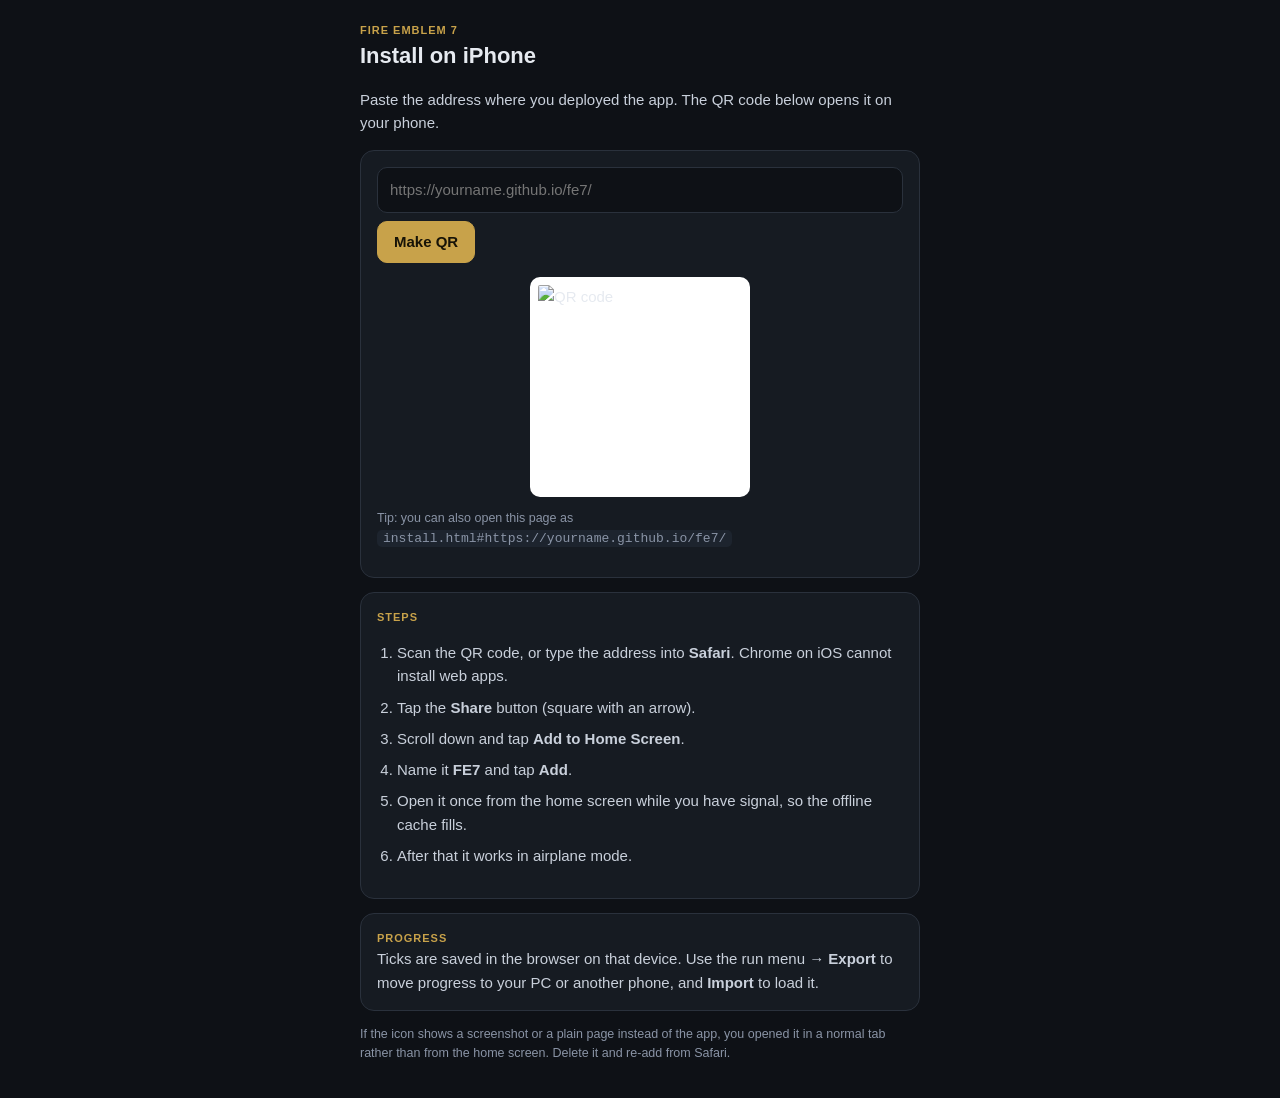
==== install.html @ 40a5e9b4 "FE7 Field Guide: complete checklist, audit, supports, offline PWA" ====
<!DOCTYPE html>
<html lang="en">
<head>
<meta charset="utf-8">
<meta name="viewport" content="width=device-width, initial-scale=1">
<title>Install — FE7 Field Guide</title>
<style>
  :root{--bg:#0E1116;--s:#161B22;--s2:#1D242E;--l:#2A313C;--t:#E6EAF0;--m:#8A94A6;--g:#C8A24A}
  *{box-sizing:border-box}
  body{margin:0;background:var(--bg);color:var(--t);font:15px/1.55 -apple-system,BlinkMacSystemFont,"Segoe UI",Roboto,sans-serif;padding:22px}
  .wrap{max-width:560px;margin:0 auto}
  h1{font-size:22px;margin:0 0 4px}
  .kick{font-size:11px;letter-spacing:.09em;text-transform:uppercase;color:var(--g);font-weight:650}
  p{color:#C9D0DB}
  .card{background:var(--s);border:1px solid var(--l);border-radius:14px;padding:16px;margin:14px 0}
  input{width:100%;height:46px;border-radius:10px;border:1px solid var(--l);background:var(--bg);color:var(--t);padding:0 12px;font:inherit}
  button{height:42px;padding:0 16px;border-radius:10px;border:1px solid var(--g);background:var(--g);color:#171307;font:inherit;font-weight:600;margin-top:8px}
  #qr{display:block;margin:14px auto 0;width:220px;height:220px;background:#fff;border-radius:10px;padding:8px}
  ol{padding-left:20px;color:#C9D0DB}
  li{margin-bottom:8px}
  code{background:var(--s2);padding:1px 6px;border-radius:5px;font-size:13px}
  .muted{color:var(--m);font-size:12.5px}
</style>
</head>
<body>
<div class="wrap">
  <div class="kick">Fire Emblem 7</div>
  <h1>Install on iPhone</h1>
  <p>Paste the address where you deployed the app. The QR code below opens it on your phone.</p>

  <div class="card">
    <input id="url" placeholder="https://yourname.github.io/fe7/" autocomplete="off">
    <button id="go">Make QR</button>
    <img id="qr" alt="QR code" hidden>
    <p class="muted" id="hint">Tip: you can also open this page as <code>install.html#https://yourname.github.io/fe7/</code></p>
  </div>

  <div class="card">
    <div class="kick">Steps</div>
    <ol>
      <li>Scan the QR code, or type the address into <b>Safari</b>. Chrome on iOS cannot install web apps.</li>
      <li>Tap the <b>Share</b> button (square with an arrow).</li>
      <li>Scroll down and tap <b>Add to Home Screen</b>.</li>
      <li>Name it <b>FE7</b> and tap <b>Add</b>.</li>
      <li>Open it once from the home screen while you have signal, so the offline cache fills.</li>
      <li>After that it works in airplane mode.</li>
    </ol>
  </div>

  <div class="card">
    <div class="kick">Progress</div>
    <p style="margin:0">Ticks are saved in the browser on that device. Use the run menu → <b>Export</b> to move progress to your PC or another phone, and <b>Import</b> to load it.</p>
  </div>

  <p class="muted">If the icon shows a screenshot or a plain page instead of the app, you opened it in a normal tab rather than from the home screen. Delete it and re-add from Safari.</p>
</div>
<script>
  const input = document.getElementById("url");
  const qr = document.getElementById("qr");
  if (location.hash.length > 1) input.value = decodeURIComponent(location.hash.slice(1));
  function make() {
    const u = input.value.trim();
    if (!u) return;
    qr.src = "https://api.qrserver.com/v1/create-qr-code/?size=300x300&data=" + encodeURIComponent(u);
    qr.hidden = false;
    history.replaceState(null, "", "#" + encodeURIComponent(u));
  }
  document.getElementById("go").addEventListener("click", make);
  input.addEventListener("keydown", (e) => { if (e.key === "Enter") make(); });
  if (input.value) make();
</script>
</body>
</html>
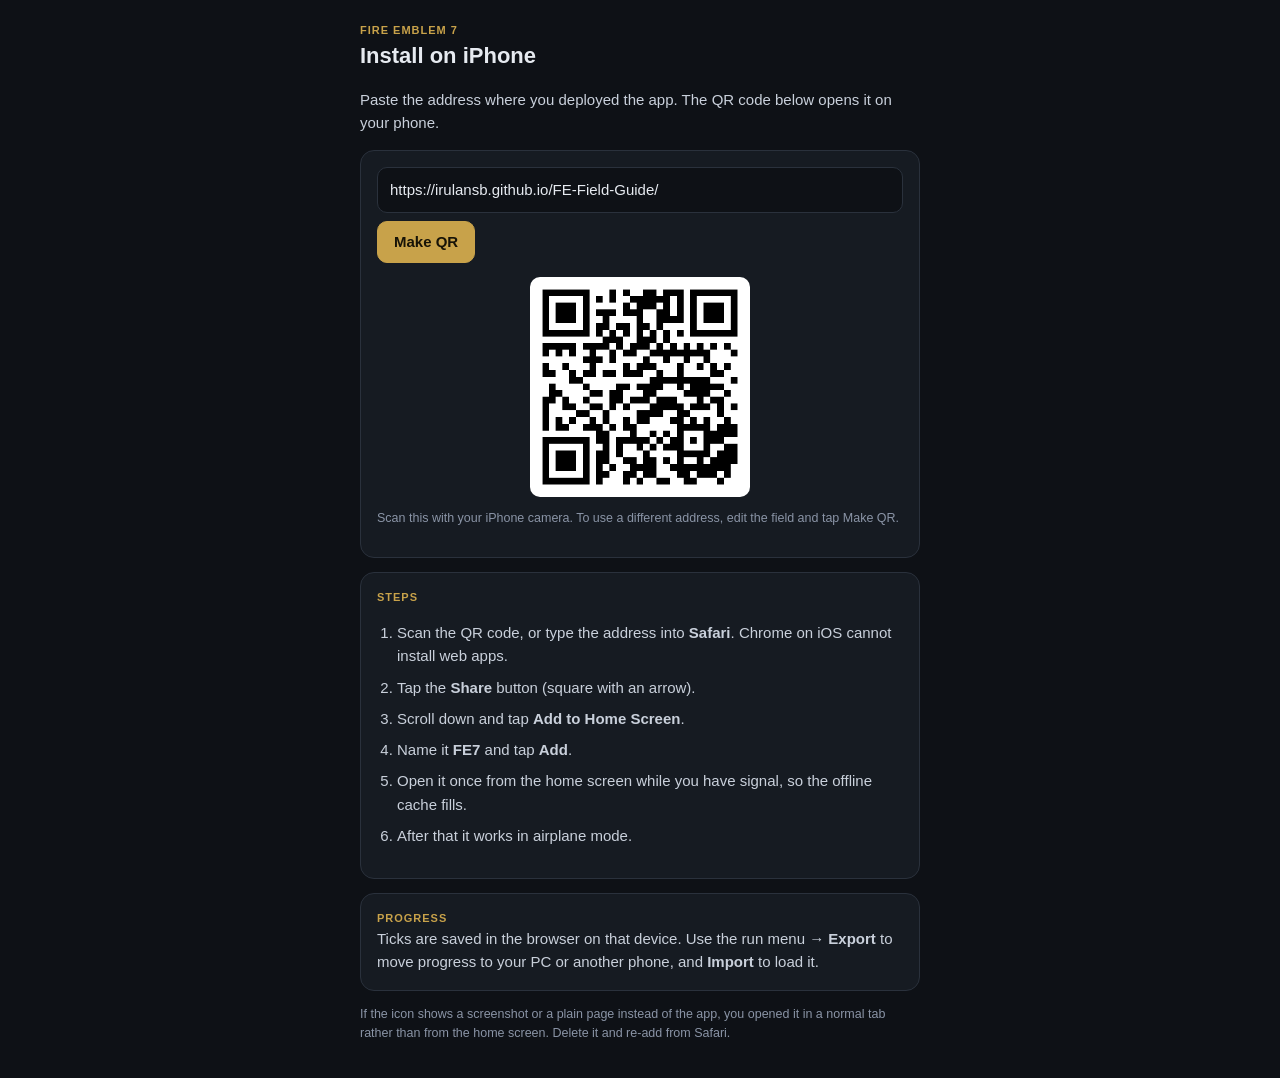
==== commit 0db89250: "Add live URL, prebuilt QR code, install defaults" ====
--- a/install.html
+++ b/install.html
@@ -29,10 +29,10 @@
   <p>Paste the address where you deployed the app. The QR code below opens it on your phone.</p>
 
   <div class="card">
-    <input id="url" placeholder="https://yourname.github.io/fe7/" autocomplete="off">
+    <input id="url" value="https://irulansb.github.io/FE-Field-Guide/" autocomplete="off">
     <button id="go">Make QR</button>
-    <img id="qr" alt="QR code" hidden>
-    <p class="muted" id="hint">Tip: you can also open this page as <code>install.html#https://yourname.github.io/fe7/</code></p>
+    <img id="qr" alt="QR code" src="qr.png">
+    <p class="muted" id="hint">Scan this with your iPhone camera. To use a different address, edit the field and tap Make QR.</p>
   </div>
 
   <div class="card">
@@ -55,19 +55,22 @@
   <p class="muted">If the icon shows a screenshot or a plain page instead of the app, you opened it in a normal tab rather than from the home screen. Delete it and re-add from Safari.</p>
 </div>
 <script>
+  const DEFAULT_URL = "https://irulansb.github.io/FE-Field-Guide/";
   const input = document.getElementById("url");
   const qr = document.getElementById("qr");
   if (location.hash.length > 1) input.value = decodeURIComponent(location.hash.slice(1));
   function make() {
     const u = input.value.trim();
     if (!u) return;
-    qr.src = "https://api.qrserver.com/v1/create-qr-code/?size=300x300&data=" + encodeURIComponent(u);
+    qr.src = u === DEFAULT_URL
+      ? "qr.png"
+      : "https://api.qrserver.com/v1/create-qr-code/?size=360x360&margin=8&data=" + encodeURIComponent(u);
     qr.hidden = false;
     history.replaceState(null, "", "#" + encodeURIComponent(u));
   }
   document.getElementById("go").addEventListener("click", make);
   input.addEventListener("keydown", (e) => { if (e.key === "Enter") make(); });
-  if (input.value) make();
+  make();
 </script>
 </body>
 </html>
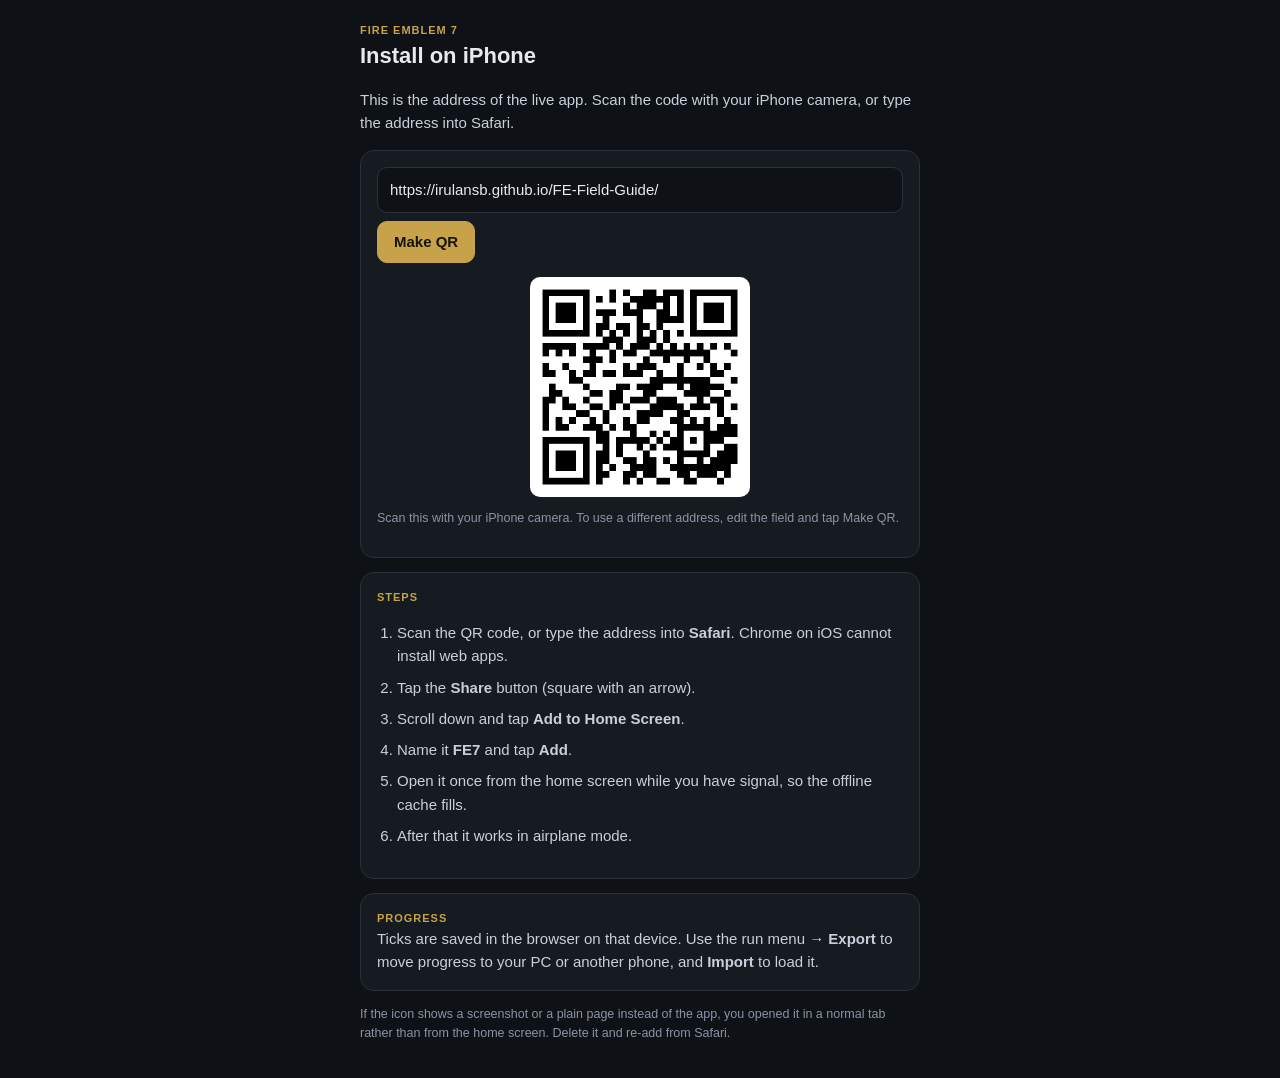
==== commit 659ecd07: "Install page copy" ====
--- a/install.html
+++ b/install.html
@@ -26,7 +26,7 @@
 <div class="wrap">
   <div class="kick">Fire Emblem 7</div>
   <h1>Install on iPhone</h1>
-  <p>Paste the address where you deployed the app. The QR code below opens it on your phone.</p>
+  <p>This is the address of the live app. Scan the code with your iPhone camera, or type the address into Safari.</p>
 
   <div class="card">
     <input id="url" value="https://irulansb.github.io/FE-Field-Guide/" autocomplete="off">
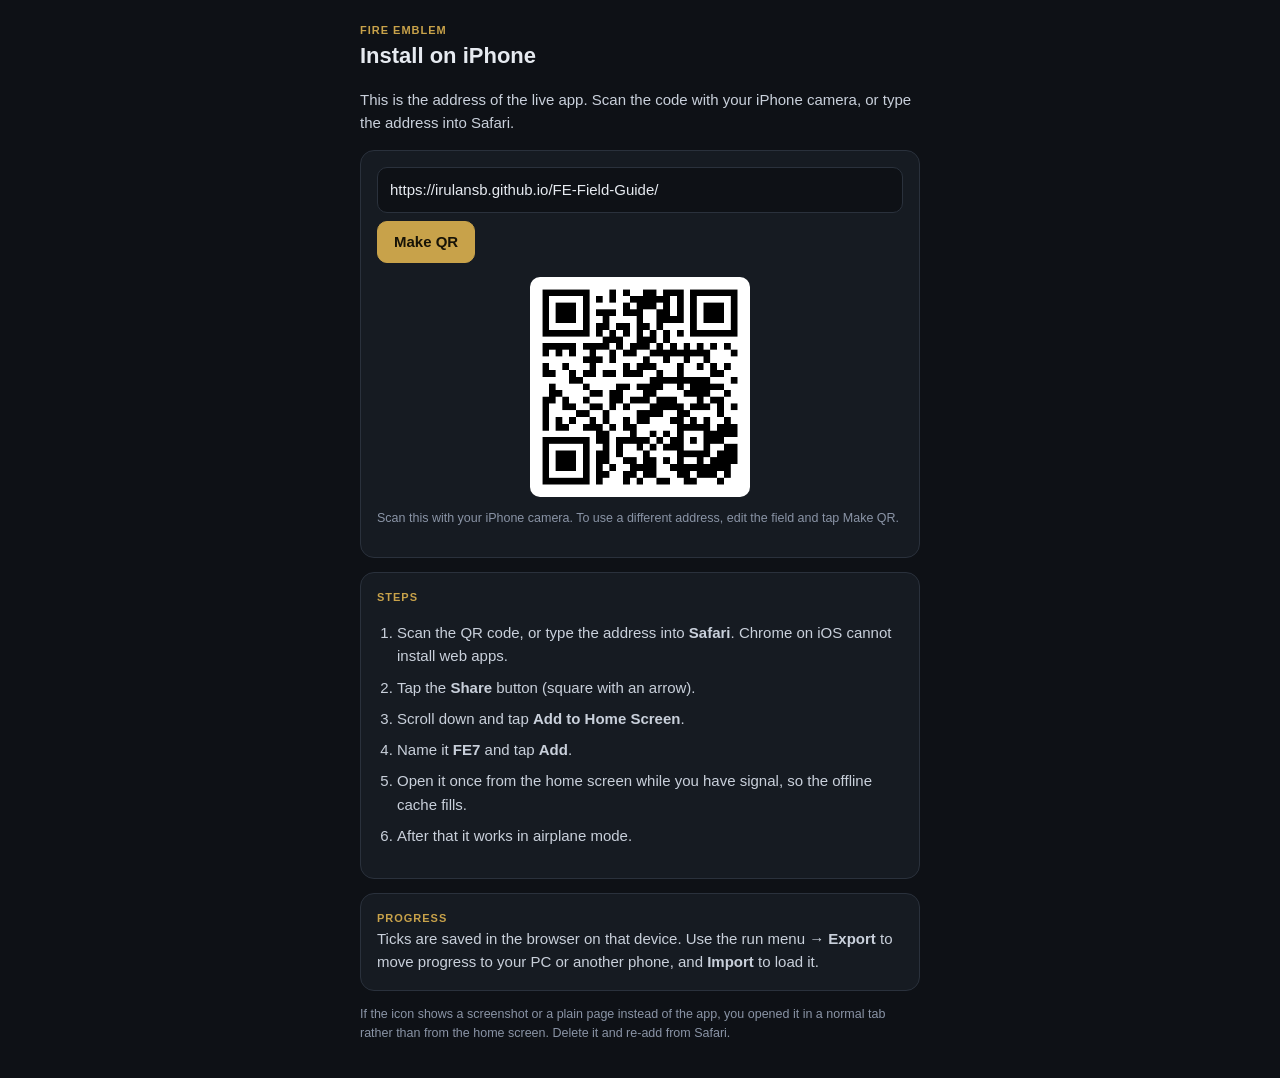
==== commit 12c119b3: "Auto-advance, Lyn-to-Eliwood campaign, exploits tab, full Sacred Stones, FE9 slot" ====
--- a/install.html
+++ b/install.html
@@ -3,7 +3,7 @@
 <head>
 <meta charset="utf-8">
 <meta name="viewport" content="width=device-width, initial-scale=1">
-<title>Install — FE7 Field Guide</title>
+<title>Install — Fire Emblem Field Guide</title>
 <style>
   :root{--bg:#0E1116;--s:#161B22;--s2:#1D242E;--l:#2A313C;--t:#E6EAF0;--m:#8A94A6;--g:#C8A24A}
   *{box-sizing:border-box}
@@ -24,7 +24,7 @@
 </head>
 <body>
 <div class="wrap">
-  <div class="kick">Fire Emblem 7</div>
+  <div class="kick">Fire Emblem</div>
   <h1>Install on iPhone</h1>
   <p>This is the address of the live app. Scan the code with your iPhone camera, or type the address into Safari.</p>
 
